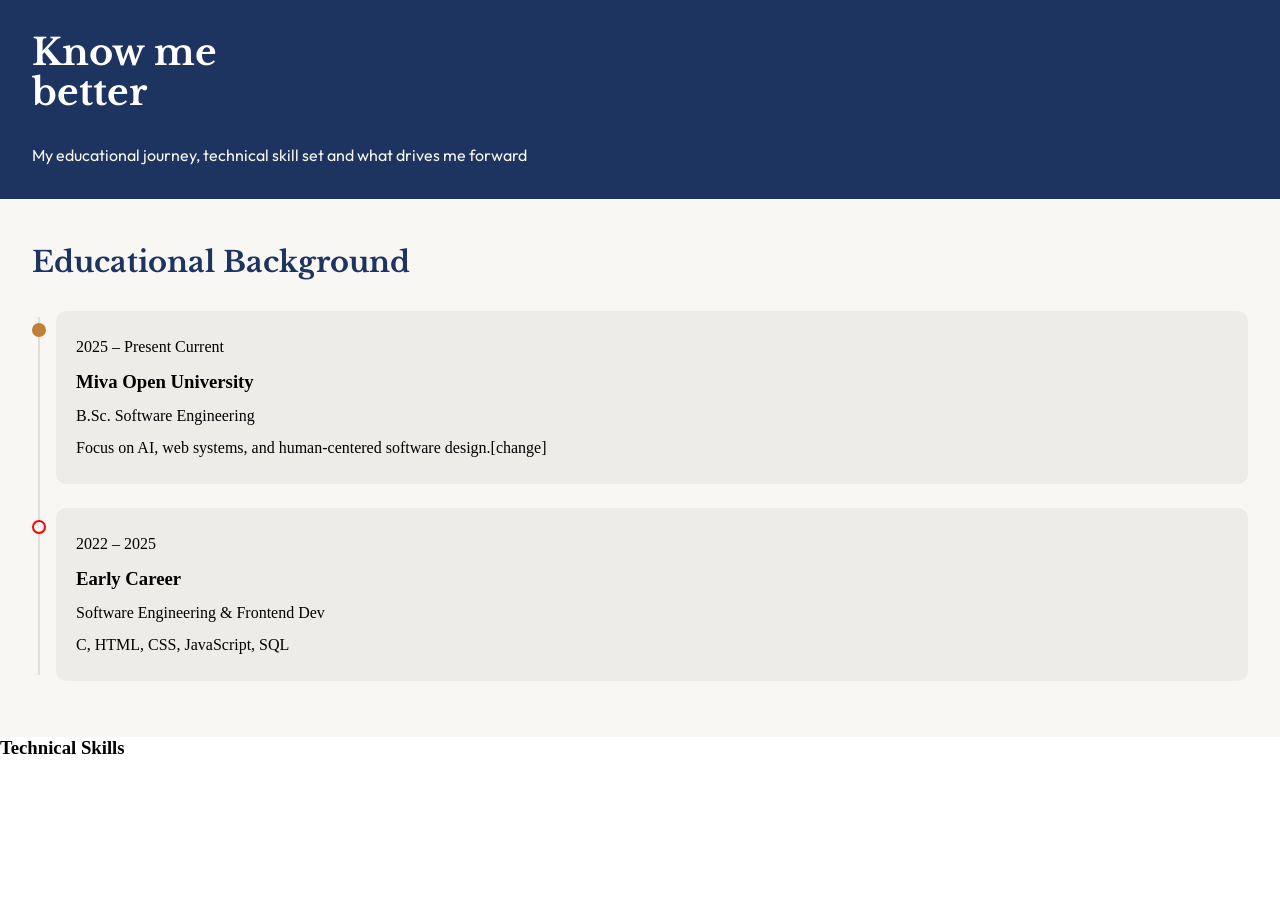
==== about.html @ 19cd56d9 "Start working on the about page" ====
<!DOCTYPE html>
<html lang="en">
<head>
  <meta charset="UTF-8">
  <meta name="viewport" content="width=device-width, initial-scale=1.0">
  <meta name="description" content="Portfolio of Samuel Shielu, a frontend developer and software engineering student showcasing projects and academic work.">
  <title>About Me | Portfolio</title>
  
  <link rel="stylesheet" href="styles.css">
  <link rel="stylesheet" href="https://cdn.jsdelivr.net/npm/boxicons@2.0.5/css/boxicons.min.css">
</head>
<body>
  <header></header>
  <main>
    <section class="welcome1">
      <div class="my_intro1">
        <h1>Know me better</h1>
        <p>My educational journey, technical skill set and what drives me forward</p>
      </div>
    </section>
    
    <section class="know_me">
      <div class="container">
        <div class="edu_bgrd">
          <h2>Educational Background</h2>
        </div>
        
        <ol class="timeline" aria-label="Education timeline">

          <li class="timeline_item is_current">
            <div class="timeline_dot" aria-hidden="true"></div>
            <div class="timeline_card">
              <div class="timeline_meta">
                <span class="mono">2025 &ndash; Present</span>
                <span class="tag tag-accent">Current</span>
              </div>
              <h3>Miva Open University</h3>
              <p class="timeline_sub">B.Sc. Software Engineering</p>
              <p>Focus on AI, web systems, and human-centered software design.[change]</p>
            </div>
          </li>
          
          <li class="timeline_item">
            <div class="timeline_dot" aria-hidden="true"></div>
            <div class="timeline_card">
              <div class="timeline_meta">
                <span class="mono">2022 &ndash; 2025</span>
              </div>
              <h3>Early Career</h3>
              <p>Software Engineering &amp; Frontend Dev</p>
              <p>C, HTML, CSS, JavaScript, SQL</p>
            </div>
          </li>
          
        </ol>
        

      </div>
    </section>
    
    <section class="my_skills">
      <div class="tech_skills">
        <h3>Technical Skills</h3>
      </div>
    </section>
  </main>
  
  <footer></footer>
  
</body>
</html>
---- styles.css ----
@import url('https://fonts.googleapis.com/css2?family=DM+Mono:ital,wght@0,300;0,400;0,500;1,300;1,400;1,500&family=Libre+Baskerville:ital,wght@0,400..700;1,400..700&family=Outfit:wght@100..900&display=swap');


* {
  margin: 0;
  padding: 0;
  box-sizing: border-box;
}


:root {
    /*=== COLORS ===*/
  --first-color: #F9F7F3;
  --second-color: #1D3461;
  --text-color: #C17F37;
  --white-head: #FFFFFF;
  --btn-color: #FFFFFF14;
  --body-color: #3D3D3D;
  --border-color: #E3DED4;
  --second-bg: #EEECE6;
  
   /*=== TOPOGRAPHY ===*/
  --body-font: "Outfit", sans-serif;
  --big-fonts-size: 2rem;
  --h2-font-size: 1.27rem;
  --normal-font-size: 0.938rem;
  --smaller-font-size: 0.75rem;
  
  --mg-2: 1rem;
  --mg-3: 1.5rem;
  --mg-4: 2rem;
  --mg-5: 2.5rem;
  --mg-6: 3rem;
}

/*==== HEADER SECTION ====*/
.header {
  max-width: 100%;
  height: auto;
  background-color: var(--first-color);
  padding: var(--mg-3);
}


.nav_grid {
  display: flex;
  justify-content: space-between;
  align-items: center;
  height: 3.125rem;
  
  position: fixed;
  top: 0;
  left: 0;
  right: 0;
  padding: 0 1rem;
  z-index: 1000;
  background-color: var(--white-head);
}


.logo_name a {
  font-family: "Libre Baskerville";
  font-weight: 700;
  font-size: var(--h2-font-size);
  color: var(--second-color);
  text-decoration: none;
}


.nav_bar {
  background: var(--first-color);
  display: flex;
  flex-direction: column;
  list-style: none;
  padding: 2rem;
  
  position: fixed;
  max-width: 20rem;
  width: 50%;
  height: 100%;
  top: 0;
  right: 0;
  /*transform: translateX(100%);
  transition: transition 0.3s ease;*/
}


.nav_bar li {
  font-family: "DM Mono", sans-serif;
  font-size: var(--mg-3);
  display: flex;
  margin: 1.25rem auto;
}


.nav_bar a {
  text-decoration: none;
  color: var(--second-color);
}


.hamburger {
  transform: scale(1.5);
}



/*==== WELCOME SECTION ====*/
.welcome, 
.welcome1 {
  background-color: var(--second-color);
  padding: var(--mg-4);
}

  
  
  
  
.my_intro h1, 
.my_intro1 h1 {
  font-family: "Libre Baskerville", sans-serif;
  font-size: 2.3rem;
  color: var(--white-head);
  max-width: 12rem;
  width: 100%;
  line-height: 1.1;
}


.my_intro span {
  font-family: "Libre Baskerville", sans-serif;
  font-style: italic;
  color: var(--text-color);
}


.my_intro p,
.my_intro1 p {
  font-family: var(--body-font);
  font-size: var(--mg-2);
  color: var(--first-color);
  line-height: 1.5rem;
  margin-top: 1.875rem;
}


.btn-wrapper { margin-top: 3.125rem; }

.button {
  font-family: var(--body-font);
  font-size: var(--normal-font-size);
  font-weight: 500;
  background-color: var(--btn-color);
  color: var(--white-head);
  padding: 0.8rem 1.5rem;
  border: 1px solid var(--first-color);
  border-radius: 0.4375rem;
  text-decoration: none;
}


.button:hover {
  background-color: var(--text-color);
  color: var(--second-color);
}


/*==== BIOGRAPHY SECTION ====*/
.img_frame {
  width: 100%;
  max-width: 15.625rem;
  aspect-ratio: 1;
  overflow: hidden;
  margin: 0 auto;
  border-radius: 50%;
  border: 1px solid var(--second-color);
}

.img_frame img {
  width: 100%;
  height: 100%;
  object-fit: cover;
  display: block;
}


.biography, 
.know_me {
  background-color: var(--first-color);
  padding: var(--mg-4);
}


.my_bio h2,
.edu_bgrd h2 {
  color: var(--second-color);
  line-height: 1.1;
  font-family: "Libre Baskerville";
}

.my_bio h2 {
  font-size: 1.5rem;
  margin-top: var(--mg-4);
}

.edu_bgrd h2 {
  font-size: 1.8rem;
  margin-top: var(--mg-2);
}
/*original code my_bio h2 {
  font-family: "Libre Baskerville", sans-serif;
  font-size: 1.5rem;
  color: var(--second-color);
  line-height: 1.1;
  margin-top: var(--mg-4);
}
.edu_bgrd h2 { 
  
  font-size: 1.8rem; 
  color: var(--second-color);
  margin-top: var(--mg-2);
  line-height: 1.1;
  font-family: "Libre Baskerville";
} */

.my_bio p {
  font-family: var(--body-font);
  font-size: var(--mg-2);
  color: var(--body-color);
  line-height: 1.5;
  margin: 1rem 0 1rem 0;
}


/*==== FOOTER SECTION ====*/
.pages {
  font-family: var(--body-font);
  background-color: var(--second-color);
  padding: var(--mg-4);
}


.my_footer h3 {
  font-family: "DM Mono", Outfit;
  text-transform: uppercase;
  font-size: var(--normal-font-size);
  color: var(--first-color);
  letter-spacing: 0.125rem;
}


.page_list {
  list-style-type: none;
  
  padding-left: 0;
  margin: 1.25rem 0 1.875rem 0;
  line-height: 1.8;
}


.page_list a { text-decoration: none; color: var(--first-color); }
.page_list a:hover {color: var(--text-color);}


.wrap_socials h4 {
  font-family: "DM Mono", Outfit;
  color: var(--text-color);
  text-transform: uppercase;
  letter-spacing: 0.06875rem;
}


.in_socials {
  display: flex;
  gap: 1rem;
}

.in_socials a {
  background-color: var(--btn-color);
  color: var(--first-color);
  height: clamp(2.5rem, 6vw, 3rem);
  width: clamp(2.5rem, 6vw, 3rem);
  font-size: clamp(1.2rem, 4vw, 1.4rem);
  margin-top: 0.9375rem;
  border-radius: 50%;
  text-decoration: none;
  
  display: flex;
  justify-content: center;
  align-items: center;
}


.in_socials a:hover{
  background-color: var(--text-color);
  color: var(--second-color);
}


.author {
  font-family: "DM Mono", Outfit;
  font-size: var(--normal-font-size);
  color: var(--first-color);
  text-align: center;
  margin-top: var(--mg-4);
}


/*==== ABOUT.HTML PAGE ====*/
/*.my_intro1 {
  color: var(--second-color);
}*/


/* ==== EDU BACKGROUND ==== */
.timeline {
  list-style: none;
  position: relative;
  padding-left: 1.5rem;
  margin-top: var(--mg-4);
}
.timeline::before {
  content: "";
  background-color: var(--border-color);
  position: absolute;
  top: 0.375rem;
  bottom: 0.375rem;
  left: 0.375rem;
  width: 0.125rem;
}


.timeline_item {
  position: relative;
  margin-bottom: 1.5rem;
}
.timeline_dot {
  background-color: var(--first-color);
  border: 2px solid red;
  position: absolute;
  top: 0.75rem;
  left: -1.5rem;
  height: 0.875rem;
  width: 0.875rem;
  border-radius: 50%;
}


.timeline_item.is_current .timeline_dot {
  background-color: var(--text-color);
  border-color: var(--text-color);
}
.timeline_card {
  background-color: var(--second-bg);
  padding: 20px;
  line-height: 2;
  border-radius: 10px;
}
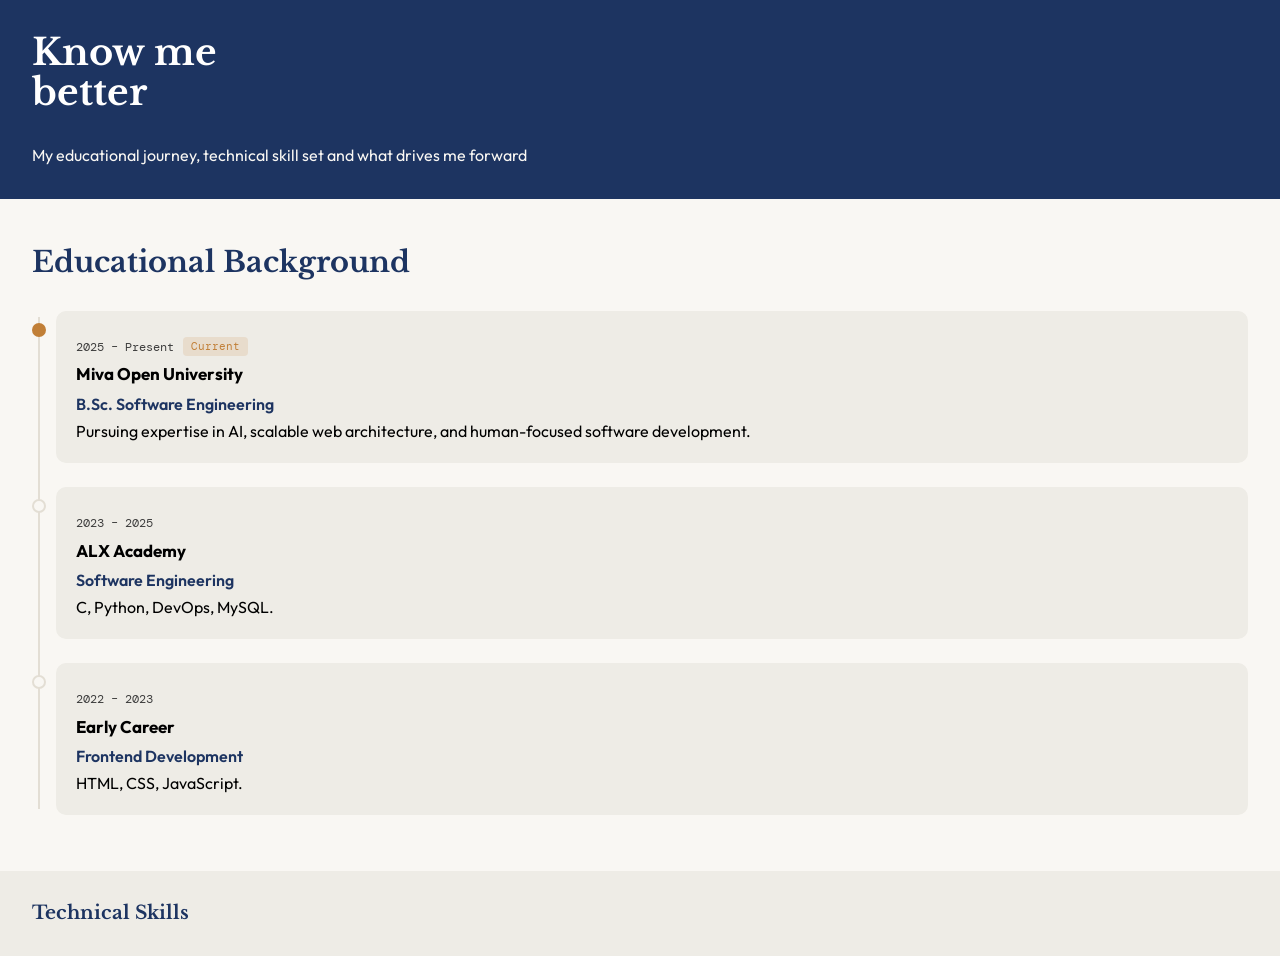
==== commit cd6395dc: "Style Educational Background in About page" ====
--- a/about.html
+++ b/about.html
@@ -21,10 +21,10 @@
     
     <section class="know_me">
       <div class="container">
-        <div class="edu_bgrd">
+        <div class="edu_bg">
           <h2>Educational Background</h2>
         </div>
-        
+
         <ol class="timeline" aria-label="Education timeline">
 
           <li class="timeline_item is_current">
@@ -36,7 +36,7 @@
               </div>
               <h3>Miva Open University</h3>
               <p class="timeline_sub">B.Sc. Software Engineering</p>
-              <p>Focus on AI, web systems, and human-centered software design.[change]</p>
+              <p>Pursuing expertise in AI, scalable web architecture, and human-focused software development.</p>
             </div>
           </li>
           
@@ -44,17 +44,28 @@
             <div class="timeline_dot" aria-hidden="true"></div>
             <div class="timeline_card">
               <div class="timeline_meta">
-                <span class="mono">2022 &ndash; 2025</span>
+                <span class="mono">2023 &ndash; 2025</span>
+              </div>
+              <h3>ALX Academy</h3>
+              <p class="timeline_sub">Software Engineering</p>
+              <p>C, Python, DevOps, MySQL.</p>
+            </div>
+          
+          
+          
+          <li class="timeline_item">
+            <div class="timeline_dot" aria-hidden="true"></div>
+            <div class="timeline_card">
+              <div class="timeline_meta">
+                <span class="mono">2022 &ndash; 2023</span>
               </div>
               <h3>Early Career</h3>
-              <p>Software Engineering &amp; Frontend Dev</p>
-              <p>C, HTML, CSS, JavaScript, SQL</p>
+              <p class="timeline_sub">Frontend Development</p>
+              <p>HTML, CSS, JavaScript.</p>
             </div>
           </li>
-          
+  
         </ol>
-        
-
       </div>
     </section>
     
--- a/styles.css
+++ b/styles.css
@@ -189,10 +189,13 @@
   background-color: var(--first-color);
   padding: var(--mg-4);
 }
+.my_skills { background: var(--second-bg); padding: var(--mg-4); }
+
 
 
 .my_bio h2,
-.edu_bgrd h2 {
+.edu_bg h2,
+.tech_skills h3 {
   color: var(--second-color);
   line-height: 1.1;
   font-family: "Libre Baskerville";
@@ -203,7 +206,7 @@
   margin-top: var(--mg-4);
 }
 
-.edu_bgrd h2 {
+.edu_bg h2 {
   font-size: 1.8rem;
   margin-top: var(--mg-2);
 }
@@ -251,7 +254,6 @@
 
 .page_list {
   list-style-type: none;
-  
   padding-left: 0;
   margin: 1.25rem 0 1.875rem 0;
   line-height: 1.8;
@@ -336,7 +338,7 @@
 }
 .timeline_dot {
   background-color: var(--first-color);
-  border: 2px solid red;
+  border: 2px solid var(--border-color);
   position: absolute;
   top: 0.75rem;
   left: -1.5rem;
@@ -352,7 +354,36 @@
 }
 .timeline_card {
   background-color: var(--second-bg);
+  font-family: var(--body-font);
   padding: 20px;
-  line-height: 2;
+  line-height: 1.8;
   border-radius: 10px;
 }
+
+.timeline_meta .mono {
+  font-family: "DM Mono", sans-serif;
+  font-size: var(--smaller-font-size);
+  color: var(--body-color);
+}
+.timeline_meta .tag {
+  background-color: rgba(193,127,55,0.15);
+  color: var(--text-color);
+  padding: 0.15rem 0.5rem;
+  border-radius: 0.25rem;
+  font-size: 0.7rem;
+  font-family: "DM Mono";
+  margin-left: 0.37rem;
+}
+
+
+.timeline_card h3 {
+  font-weight: 700;
+  font-size: 1.06rem;
+}
+
+
+.timeline_sub {
+  color: var(--second-color);
+  font-weight: 600;
+}
+.timeline_sub + p { line-height: 1.5; }
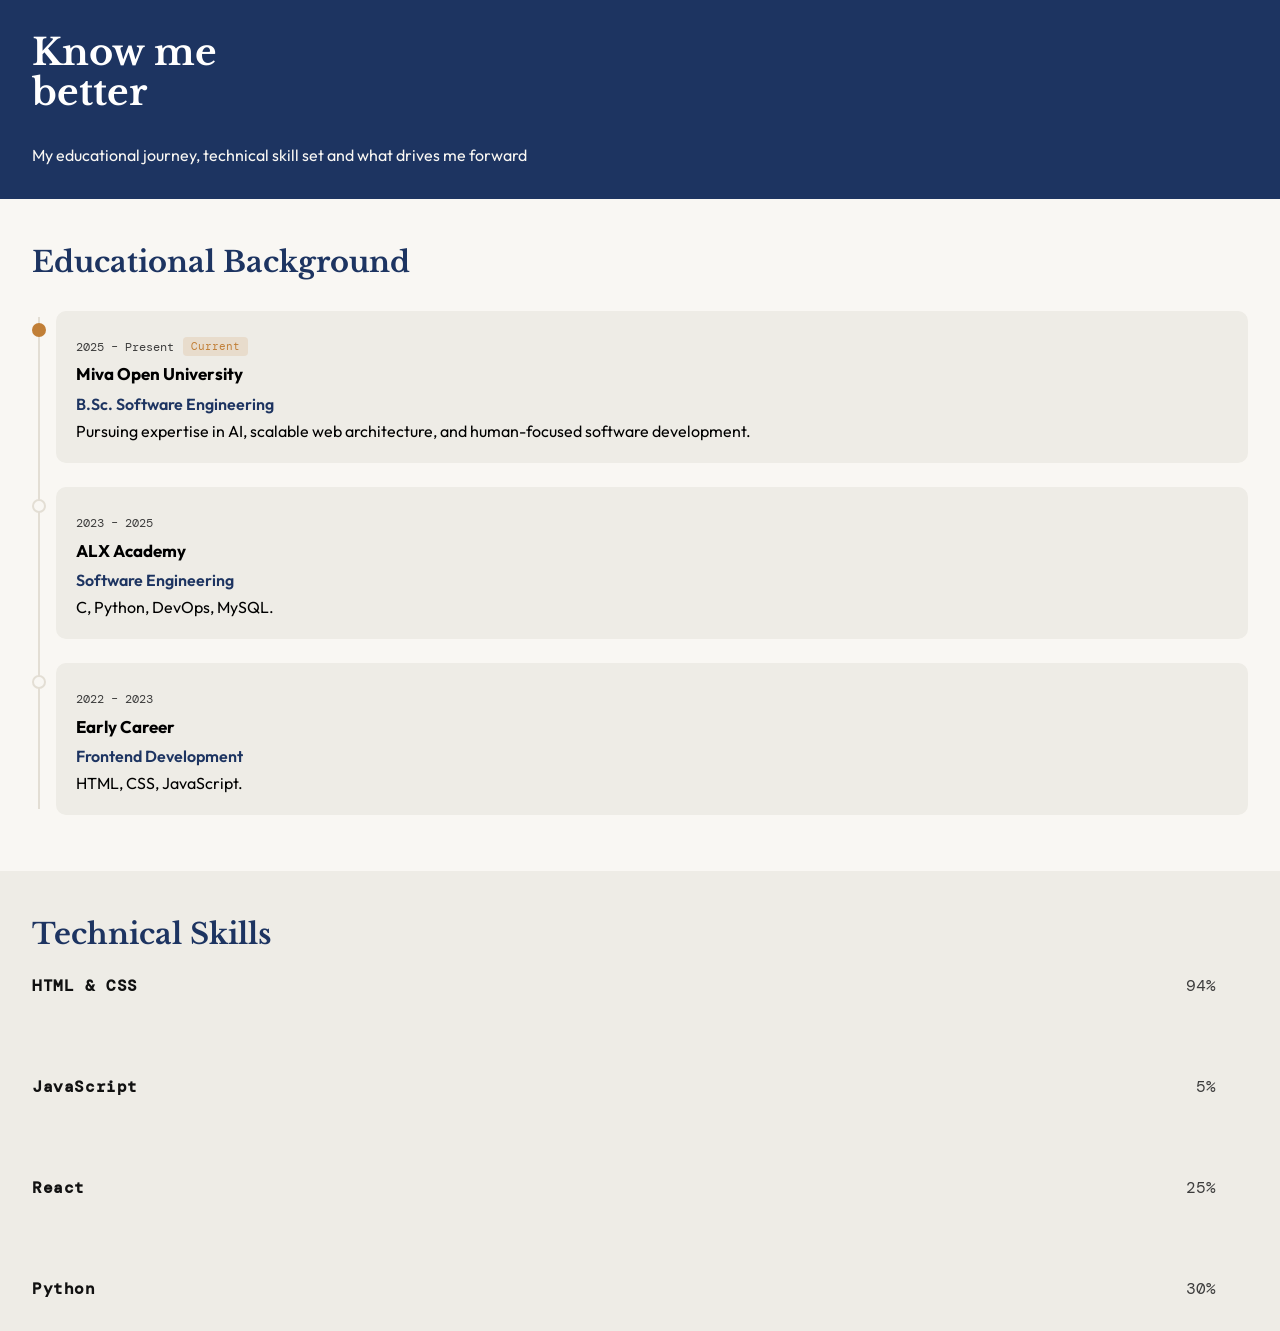
==== commit 51e4a31f: "Add the tags and styles for the skills section" ====
--- a/about.html
+++ b/about.html
@@ -73,6 +73,48 @@
       <div class="tech_skills">
         <h3>Technical Skills</h3>
       </div>
+      
+      <ul class="the_skills" aria-label="skills proficency">
+        <li class="skill">
+          <div class="skill_row">
+            <span class="skill_name">HTML &amp; CSS </span>
+            <span class="skill_pct">94%</span>
+
+            <div class="skill_prg"></div>
+            <div class="skill_fill" style="--pct:94%"></div>
+          </div>
+        </li>
+        
+        <li class="skill">
+          <div class="skill_row">
+            <span class="skill_name">JavaScript</span>
+            <span class="skill_pct">5%</span>
+            
+            <div class="skill_prg"></div>
+            <div class="skill_fill" style="--pct:5%"></div>
+          </div>
+        </li>
+        
+        <li class="skill">
+          <div class="skill_row">
+            <span class="skill_name">React</span>
+            <span class="skill_pct">25%</span>
+            
+            <div class="skill_prg"></div>
+            <div class="skill_fill" style="--pct:25%"></div>
+          </div>
+        </li>
+        
+        <li class="skill">
+          <div class="skill_row">
+            <span class="skill_name">Python</span>
+            <span class="skill_pct">30%</span>
+            
+            <div class="skill_prg"></div>
+            <div class="skill_fill" style="--pct:30%"></div>
+          </div>
+        </li>
+      </ul>
     </section>
   </main>
   
--- a/styles.css
+++ b/styles.css
@@ -206,7 +206,8 @@
   margin-top: var(--mg-4);
 }
 
-.edu_bg h2 {
+.edu_bg h2,
+.tech_skills h3 {
   font-size: 1.8rem;
   margin-top: var(--mg-2);
 }
@@ -309,12 +310,9 @@
 
 
 /*==== ABOUT.HTML PAGE ====*/
-/*.my_intro1 {
-  color: var(--second-color);
-}*/
-
-
-/* ==== EDU BACKGROUND ==== */
+/*.my_intro1 
+
+/*==== EDU BACKGROUND ====*/
 .timeline {
   list-style: none;
   position: relative;
@@ -387,3 +385,34 @@
   font-weight: 600;
 }
 .timeline_sub + p { line-height: 1.5; }
+
+
+/*==== TECH SKILLS ====*/
+.the_skills {
+  display: grid;
+  list-style: none;
+  gap: 5rem;
+  margin-top: var(--mg-3);
+}
+
+.skill_row {
+  display: flex;
+  justify-content: flex-start;
+  align-items: center;
+  gap: 1rem;
+}
+
+
+.skill_pct {
+  margin-left: auto;
+  font-family: "DM Mono";
+  color: var(--body-color);
+} 
+
+.skill_name {
+  color: #111;
+  font-weight: 600;
+  font-size: 1.24;
+  font-family: "DM Mono", sans-serif;
+  letter-spacing: 0.6px;
+}
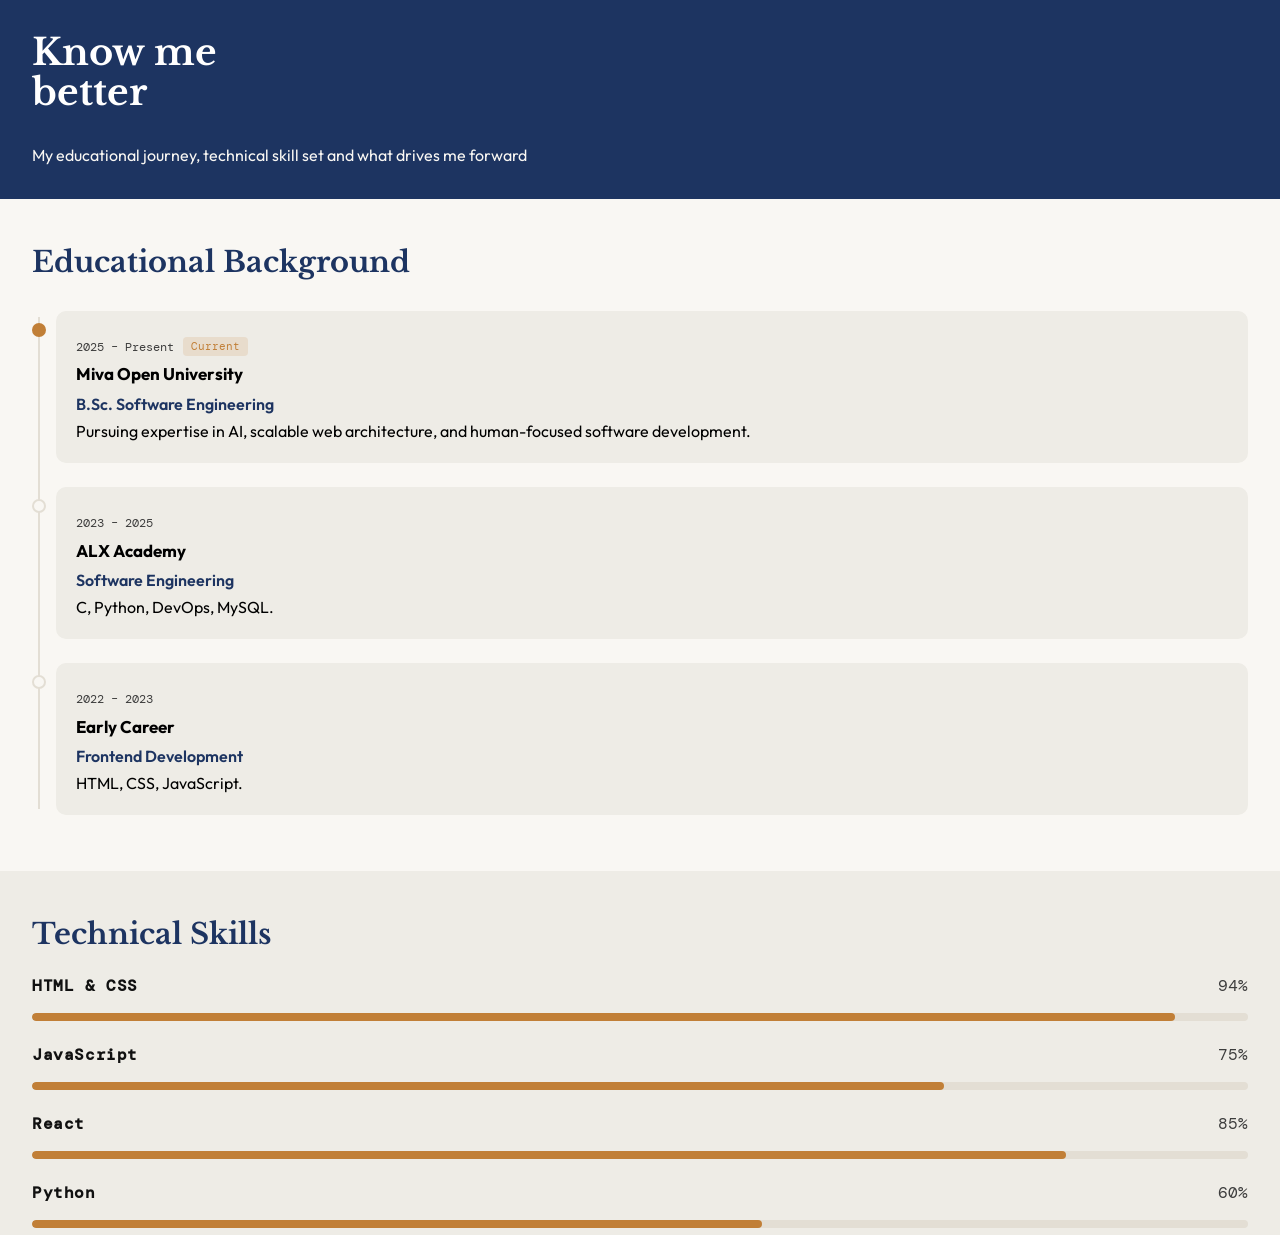
==== commit 67f255b9: "Style the progress bar for the technical skills" ====
--- a/about.html
+++ b/about.html
@@ -80,38 +80,48 @@
             <span class="skill_name">HTML &amp; CSS </span>
             <span class="skill_pct">94%</span>
 
-            <div class="skill_prg"></div>
-            <div class="skill_fill" style="--pct:94%"></div>
+            <div class="skill_prg">
+              <div class="skill_fill" style="--pct:94%"></div>
+            </div>
+            
+            
+            <!-- <div class="skill_prg">
+              <div class="skill_fill"style="--pct:94%"></div>
+            </div> -->
           </div>
         </li>
         
         <li class="skill">
           <div class="skill_row">
             <span class="skill_name">JavaScript</span>
-            <span class="skill_pct">5%</span>
+            <span class="skill_pct">75%</span>
             
-            <div class="skill_prg"></div>
-            <div class="skill_fill" style="--pct:5%"></div>
+            <div class="skill_prg">
+              <div class="skill_fill" style="--pct:75%"></div>
+            </div>
           </div>
         </li>
         
         <li class="skill">
           <div class="skill_row">
             <span class="skill_name">React</span>
-            <span class="skill_pct">25%</span>
+            <span class="skill_pct">85%</span>
             
-            <div class="skill_prg"></div>
-            <div class="skill_fill" style="--pct:25%"></div>
+            <div class="skill_prg">
+              <div class="skill_fill" style="--pct:85%"></div>
+            </div>
+            
           </div>
         </li>
         
         <li class="skill">
           <div class="skill_row">
             <span class="skill_name">Python</span>
-            <span class="skill_pct">30%</span>
+            <span class="skill_pct">60%</span>
             
-            <div class="skill_prg"></div>
-            <div class="skill_fill" style="--pct:30%"></div>
+            <div class="skill_prg">
+              <div class="skill_fill" style="--pct:60%"></div>
+            </div>
           </div>
         </li>
       </ul>
--- a/styles.css
+++ b/styles.css
@@ -391,7 +391,7 @@
 .the_skills {
   display: grid;
   list-style: none;
-  gap: 5rem;
+  gap: 3rem;
   margin-top: var(--mg-3);
 }
 
@@ -399,7 +399,8 @@
   display: flex;
   justify-content: flex-start;
   align-items: center;
-  gap: 1rem;
+  
+  position: relative;
 }
 
 
@@ -415,4 +416,25 @@
   font-size: 1.24;
   font-family: "DM Mono", sans-serif;
   letter-spacing: 0.6px;
-}+}
+
+
+
+.skill_prg {
+  background-color: var(--border-color);
+  height: 8px;
+  width: 100%;
+  overflow: hidden;
+  border-radius: 999px;
+  
+  position: absolute;
+  bottom: -25px;
+}
+
+
+.skill_fill {
+  background-color: var(--text-color);
+  width: var(--pct, 0%);
+  height: 100%;
+  border-radius: 999px;
+}
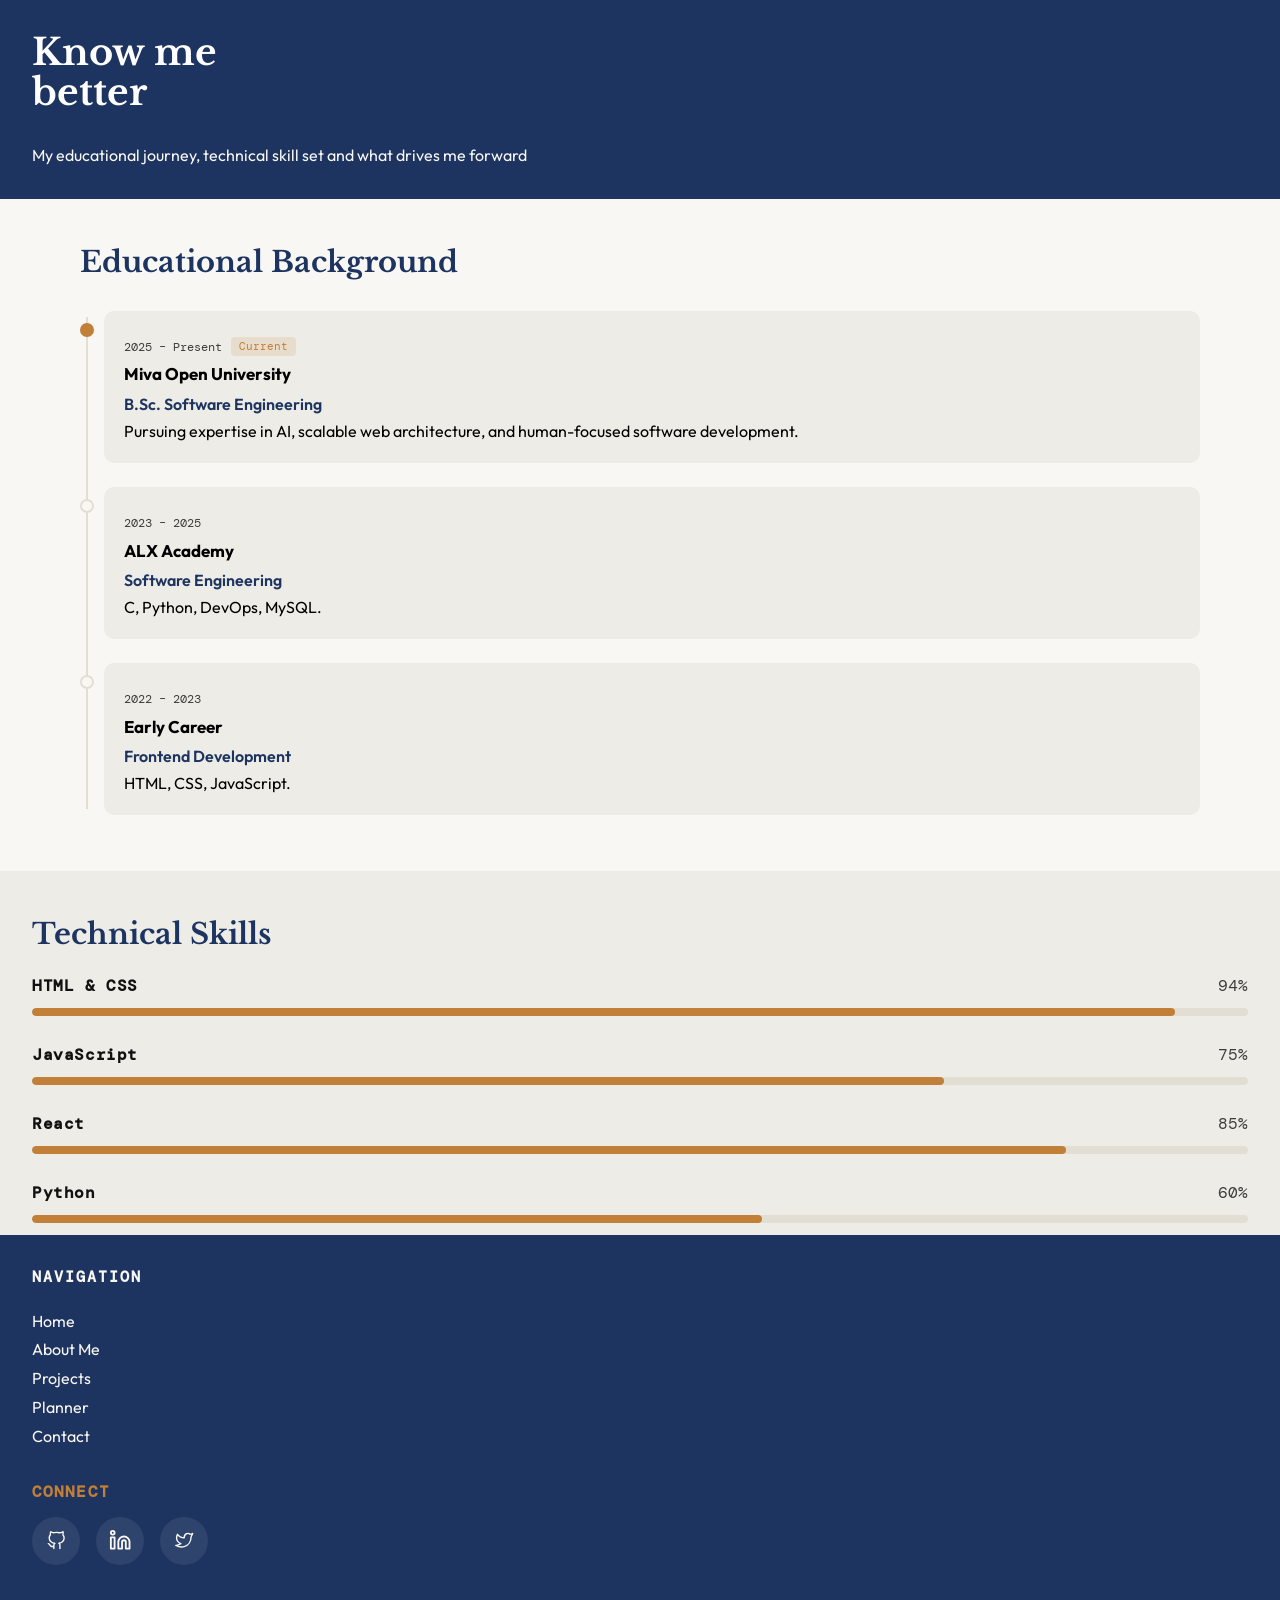
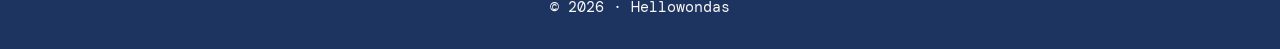
==== commit 94ac8491: "Add project cards layout to project page" ====
--- a/about.html
+++ b/about.html
@@ -83,11 +83,7 @@
             <div class="skill_prg">
               <div class="skill_fill" style="--pct:94%"></div>
             </div>
-            
-            
-            <!-- <div class="skill_prg">
-              <div class="skill_fill"style="--pct:94%"></div>
-            </div> -->
+
           </div>
         </li>
         
@@ -128,7 +124,55 @@
     </section>
   </main>
   
-  <footer></footer>
+  <footer class="pages">
+    <div class="my_footer">
+      <h3>Navigation</h3>
+      <ul class="page_list">
+        <li><a href="index.html">Home</a></li>
+          <li><a href="about.html">About Me</a></li>
+          <li><a href="projects.html">Projects</a></li>
+          <li><a href="planner.html">Planner</a></li>
+          <li><a href="contact.html">Contact</a></li>
+      </ul>
+    </div>
+
+    <div class="wrap_socials">
+      <h4>Connect</h4>
+      <div class="in_socials">
+        <a href="https://github.com/hellowondas" target="_blank" rel="noopener noreferrer" aria-label="Visit my github profile">
+
+        <svg aria-hidden="true" xmlns="http://www.w3.org/2000/svg" width="1em" height="1em" viewBox="0 0 24 24">
+	        <path d="M0 0h24v24H0z" fill="none" />
+	        <g fill="none" stroke="currentColor" stroke-linecap="round" stroke-linejoin="round" stroke-width="1.5">
+		      <path d="M3.5 15.668q.675.081 1 .618c.326.537 1.537 2.526 2.913 2.526H9.5m5.672-3.513q.823 1.078.823 1.936V21m-5.625-5.609q-.87.954-.869 1.813V21" />
+		      <path d="M15.172 15.299c1.202-.25 2.293-.682 3.14-1.316c1.448-1.084 2.188-2.758 2.188-4.411c0-1.16-.44-2.243-1.204-3.16c-.425-.511.819-3.872-.286-3.359c-1.105.514-2.725 1.198-3.574.947c-.909-.268-1.9-.416-2.936-.416c-.9 0-1.766.111-2.574.317c-1.174.298-2.296-.363-3.426-.848c-1.13-.484-.513 3.008-.849 3.422C4.921 7.38 4.5 8.44 4.5 9.572c0 1.653.895 3.327 2.343 4.41c.965.722 2.174 1.183 3.527 1.41" /></g>
+        </svg>
+      </a>
+      
+      <a href="https://linkedn.com" target="_blank" rel="noopener noreferrer" aria-label="visit my linkedn profile">
+
+        <svg aria-hidden="true" xmlns="http://www.w3.org/2000/svg" width="1em" height="1em" viewBox="0 0 24 24">
+	      <path d="M0 0h24v24H0z" fill="none" />
+	      <g fill="none" stroke="currentColor" stroke-linecap="round" stroke-linejoin="round" stroke-width="2">
+		    <circle cx="4" cy="4" r="2" />
+		    <path d="M2 9h4v12H2Zm20 12h-4v-7a2 2 0 0 0-4 0v7h-4v-7a6 6 0 0 1 12 0Z" /></g>
+        </svg>
+      </a>
+
+      <a href="https://twitter.com" target="_blank" rel="noopener noreferrer" aria-label="Visit my twitter profile">
+
+        <svg aria-hidden="true" xmlns="http://www.w3.org/2000/svg" width="1em" height="1em" viewBox="0 0 24 24">
+	      <path d="M0 0h24v24H0z" fill="none" />
+	      <path fill="none" stroke="currentColor" stroke-linecap="round" stroke-linejoin="round" stroke-width="1.5" d="M21 4.85c-.9.443-1.782.623-2.7.896c-1.009-1.145-2.505-1.208-3.942-.667C12.427 5.806 12 7.529 12 9.364c-2.92.075-5.521-1.262-7.2-3.618c0 0-3.764 6.723 3.6 9.95c-1.685 1.127-3.365 1.888-5.4 1.808c2.977 1.631 6.222 2.192 9.03 1.372c4.63-1.351 7.36-5.722 7.334-10.397c0-.225 1.359-2.506 1.636-3.629" />
+        </svg>
+      </a>
+      </div>
+    </div>
+    
+    <div class="author">
+      <span> &copy; 2026 &middot Hellowondas</span>
+    </div>
+  </footer>
   
 </body>
 </html>
--- a/styles.css
+++ b/styles.css
@@ -211,21 +211,7 @@
   font-size: 1.8rem;
   margin-top: var(--mg-2);
 }
-/*original code my_bio h2 {
-  font-family: "Libre Baskerville", sans-serif;
-  font-size: 1.5rem;
-  color: var(--second-color);
-  line-height: 1.1;
-  margin-top: var(--mg-4);
-}
-.edu_bgrd h2 { 
-  
-  font-size: 1.8rem; 
-  color: var(--second-color);
-  margin-top: var(--mg-2);
-  line-height: 1.1;
-  font-family: "Libre Baskerville";
-} */
+
 
 .my_bio p {
   font-family: var(--body-font);
@@ -310,7 +296,6 @@
 
 
 /*==== ABOUT.HTML PAGE ====*/
-/*.my_intro1 
 
 /*==== EDU BACKGROUND ====*/
 .timeline {
@@ -419,7 +404,6 @@
 }
 
 
-
 .skill_prg {
   background-color: var(--border-color);
   height: 8px;
@@ -428,7 +412,7 @@
   border-radius: 999px;
   
   position: absolute;
-  bottom: -25px;
+  bottom: -20px;
 }
 
 
@@ -438,3 +422,59 @@
   height: 100%;
   border-radius: 999px;
 }
+
+
+/*==== MAIN SECTION ====*/
+/* (Projects, contact pages) */
+
+.ss_work {
+  background-color: var(--second-color);
+  padding: var(--mg-5) var(--mg-4);
+}
+
+
+.ss_work h1 {
+  font-family: "Libre Baskerville", sans-serif;
+  color: var(--white-head);
+  font-size: 2.3rem;
+  line-height: 1.1;
+}
+
+
+.ss_work p {
+  font-family: "Outfit";
+  color: var(--first-color);
+  margin-top: var(--mg-4);
+  max-width: 46ch;
+}
+
+
+/*==== THE PROJECT SECTION ====*/
+.the_projects {
+  background: var(--first-color);
+  padding: var(--mg-5) var(--mg-4); 
+}
+
+
+.container {
+  width: 100%;
+  max-width: 1120px;
+  margin-inline: auto;
+}
+
+
+.proj_grid {
+  display: grid;
+  grid-template-columns: 1fr;
+  gap: 1.3rem;
+}
+
+
+.proj_card {
+  background-color: var(--white-head);
+  border-radius: 15px;
+  display: flex;
+  flex-direction: column;
+  border: 2px solid var(--border-color);
+  overflow: hidden;
+}
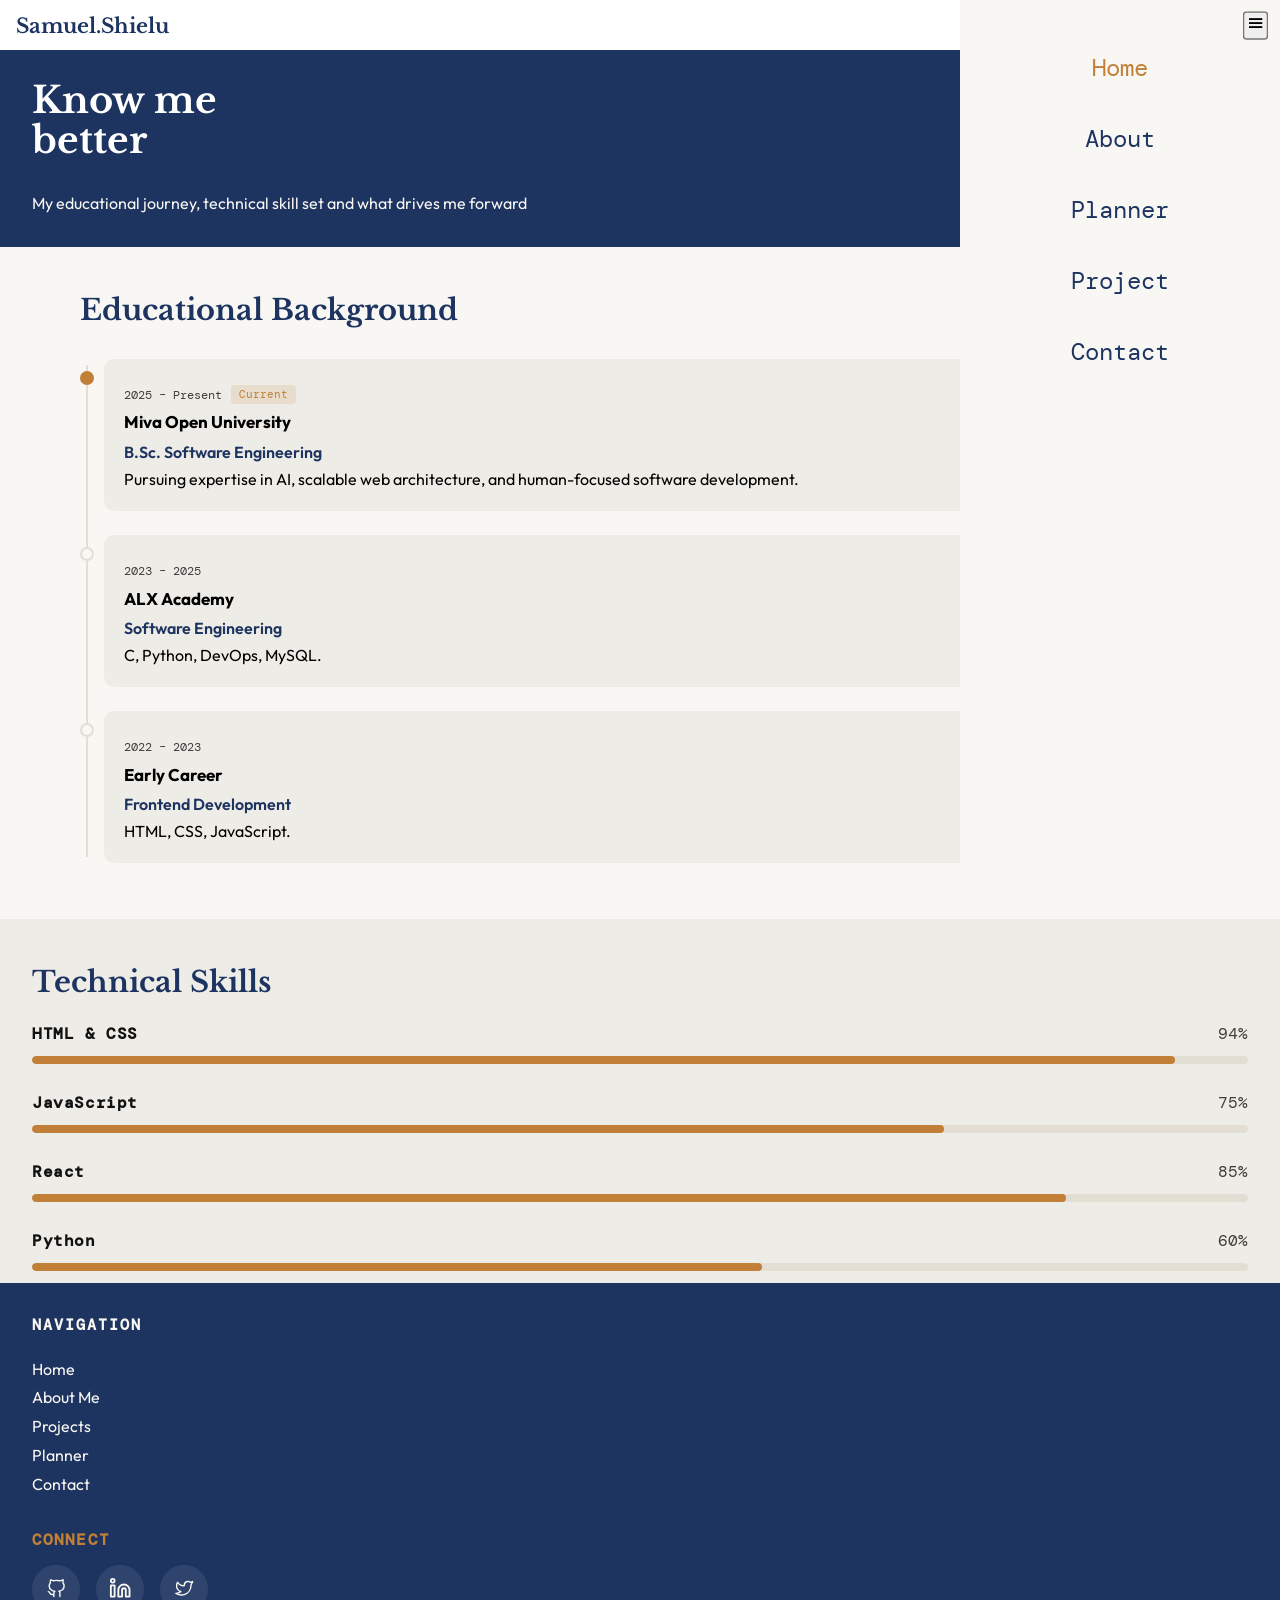
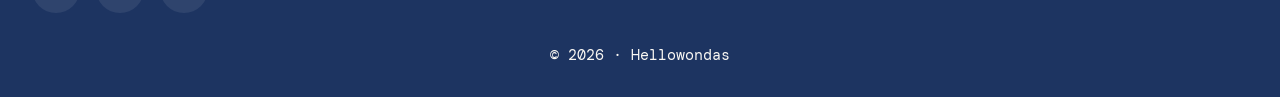
==== commit 8ebda99f: "Add header and footer to the other pages using a simple javascript and html" ====
--- a/about.html
+++ b/about.html
@@ -10,7 +10,16 @@
   <link rel="stylesheet" href="https://cdn.jsdelivr.net/npm/boxicons@2.0.5/css/boxicons.min.css">
 </head>
 <body>
-  <header></header>
+  <div id="header-container"></div>
+  <script>
+    //For Header
+    fetch('./assets/header.html')
+      .then(response => response.text())
+      .then(data => {
+        document.getElementById('header-container').innerHTML = data;
+      });
+  </script>
+
   <main>
     <section class="welcome1">
       <div class="my_intro1">
@@ -124,55 +133,14 @@
     </section>
   </main>
   
-  <footer class="pages">
-    <div class="my_footer">
-      <h3>Navigation</h3>
-      <ul class="page_list">
-        <li><a href="index.html">Home</a></li>
-          <li><a href="about.html">About Me</a></li>
-          <li><a href="projects.html">Projects</a></li>
-          <li><a href="planner.html">Planner</a></li>
-          <li><a href="contact.html">Contact</a></li>
-      </ul>
-    </div>
-
-    <div class="wrap_socials">
-      <h4>Connect</h4>
-      <div class="in_socials">
-        <a href="https://github.com/hellowondas" target="_blank" rel="noopener noreferrer" aria-label="Visit my github profile">
-
-        <svg aria-hidden="true" xmlns="http://www.w3.org/2000/svg" width="1em" height="1em" viewBox="0 0 24 24">
-	        <path d="M0 0h24v24H0z" fill="none" />
-	        <g fill="none" stroke="currentColor" stroke-linecap="round" stroke-linejoin="round" stroke-width="1.5">
-		      <path d="M3.5 15.668q.675.081 1 .618c.326.537 1.537 2.526 2.913 2.526H9.5m5.672-3.513q.823 1.078.823 1.936V21m-5.625-5.609q-.87.954-.869 1.813V21" />
-		      <path d="M15.172 15.299c1.202-.25 2.293-.682 3.14-1.316c1.448-1.084 2.188-2.758 2.188-4.411c0-1.16-.44-2.243-1.204-3.16c-.425-.511.819-3.872-.286-3.359c-1.105.514-2.725 1.198-3.574.947c-.909-.268-1.9-.416-2.936-.416c-.9 0-1.766.111-2.574.317c-1.174.298-2.296-.363-3.426-.848c-1.13-.484-.513 3.008-.849 3.422C4.921 7.38 4.5 8.44 4.5 9.572c0 1.653.895 3.327 2.343 4.41c.965.722 2.174 1.183 3.527 1.41" /></g>
-        </svg>
-      </a>
-      
-      <a href="https://linkedn.com" target="_blank" rel="noopener noreferrer" aria-label="visit my linkedn profile">
-
-        <svg aria-hidden="true" xmlns="http://www.w3.org/2000/svg" width="1em" height="1em" viewBox="0 0 24 24">
-	      <path d="M0 0h24v24H0z" fill="none" />
-	      <g fill="none" stroke="currentColor" stroke-linecap="round" stroke-linejoin="round" stroke-width="2">
-		    <circle cx="4" cy="4" r="2" />
-		    <path d="M2 9h4v12H2Zm20 12h-4v-7a2 2 0 0 0-4 0v7h-4v-7a6 6 0 0 1 12 0Z" /></g>
-        </svg>
-      </a>
-
-      <a href="https://twitter.com" target="_blank" rel="noopener noreferrer" aria-label="Visit my twitter profile">
-
-        <svg aria-hidden="true" xmlns="http://www.w3.org/2000/svg" width="1em" height="1em" viewBox="0 0 24 24">
-	      <path d="M0 0h24v24H0z" fill="none" />
-	      <path fill="none" stroke="currentColor" stroke-linecap="round" stroke-linejoin="round" stroke-width="1.5" d="M21 4.85c-.9.443-1.782.623-2.7.896c-1.009-1.145-2.505-1.208-3.942-.667C12.427 5.806 12 7.529 12 9.364c-2.92.075-5.521-1.262-7.2-3.618c0 0-3.764 6.723 3.6 9.95c-1.685 1.127-3.365 1.888-5.4 1.808c2.977 1.631 6.222 2.192 9.03 1.372c4.63-1.351 7.36-5.722 7.334-10.397c0-.225 1.359-2.506 1.636-3.629" />
-        </svg>
-      </a>
-      </div>
-    </div>
-    
-    <div class="author">
-      <span> &copy; 2026 &middot Hellowondas</span>
-    </div>
-  </footer>
-  
+  <div id="footer-container"></div>
+  <script>
+    //For Footer
+    fetch('./assets/footer.html')
+      .then(response => response.text())
+      .then(data => {
+        document.getElementById('footer-container').innerHTML = data;
+      });
+  </script>
 </body>
 </html>
--- a/styles.css
+++ b/styles.css
@@ -76,8 +76,8 @@
   
   position: fixed;
   max-width: 20rem;
-  width: 50%;
-  height: 100%;
+  width: 75%;
+  height: 100%; /* ask */
   top: 0;
   right: 0;
   /*transform: translateX(100%);
@@ -85,6 +85,50 @@
 }
 
 
+
+/*
+
+nav_bar {
+  background: var(--first-color);
+  display: flex;
+  flex-direction: column;
+  list-style: none;
+  padding: 4rem 2rem 2rem;
+
+  position: fixed;
+  max-width: 320px;
+  width: 75%;
+  height: 100vh;
+  top: 0;
+  right: 0;
+  transform: translateX(100%);
+  transition: transform 0.3s ease;
+  box-shadow: -10px 0 30px rgba(0,0,0,0.08);
+}
+.nav_bar.is-open { transform: translateX(0); }
+
+.nav_bar li {
+  font-family: var(--mono-font);
+  font-size: var(--mg-3);
+  display: flex;
+  margin: 20px auto;
+}
+.nav_bar a {
+  text-decoration: none;
+  color: var(--second-color);
+}
+.nav_bar a.is-active { color: var(--text-color); }
+
+
+*/
+
+
+
+
+
+
+
+
 .nav_bar li {
   font-family: "DM Mono", sans-serif;
   font-size: var(--mg-3);
@@ -99,10 +143,12 @@
 }
 
 
+.nav_bar a.is-active { color: var(--text-color); }
+
+
 .hamburger {
   transform: scale(1.5);
 }
-
 
 
 /*==== WELCOME SECTION ====*/
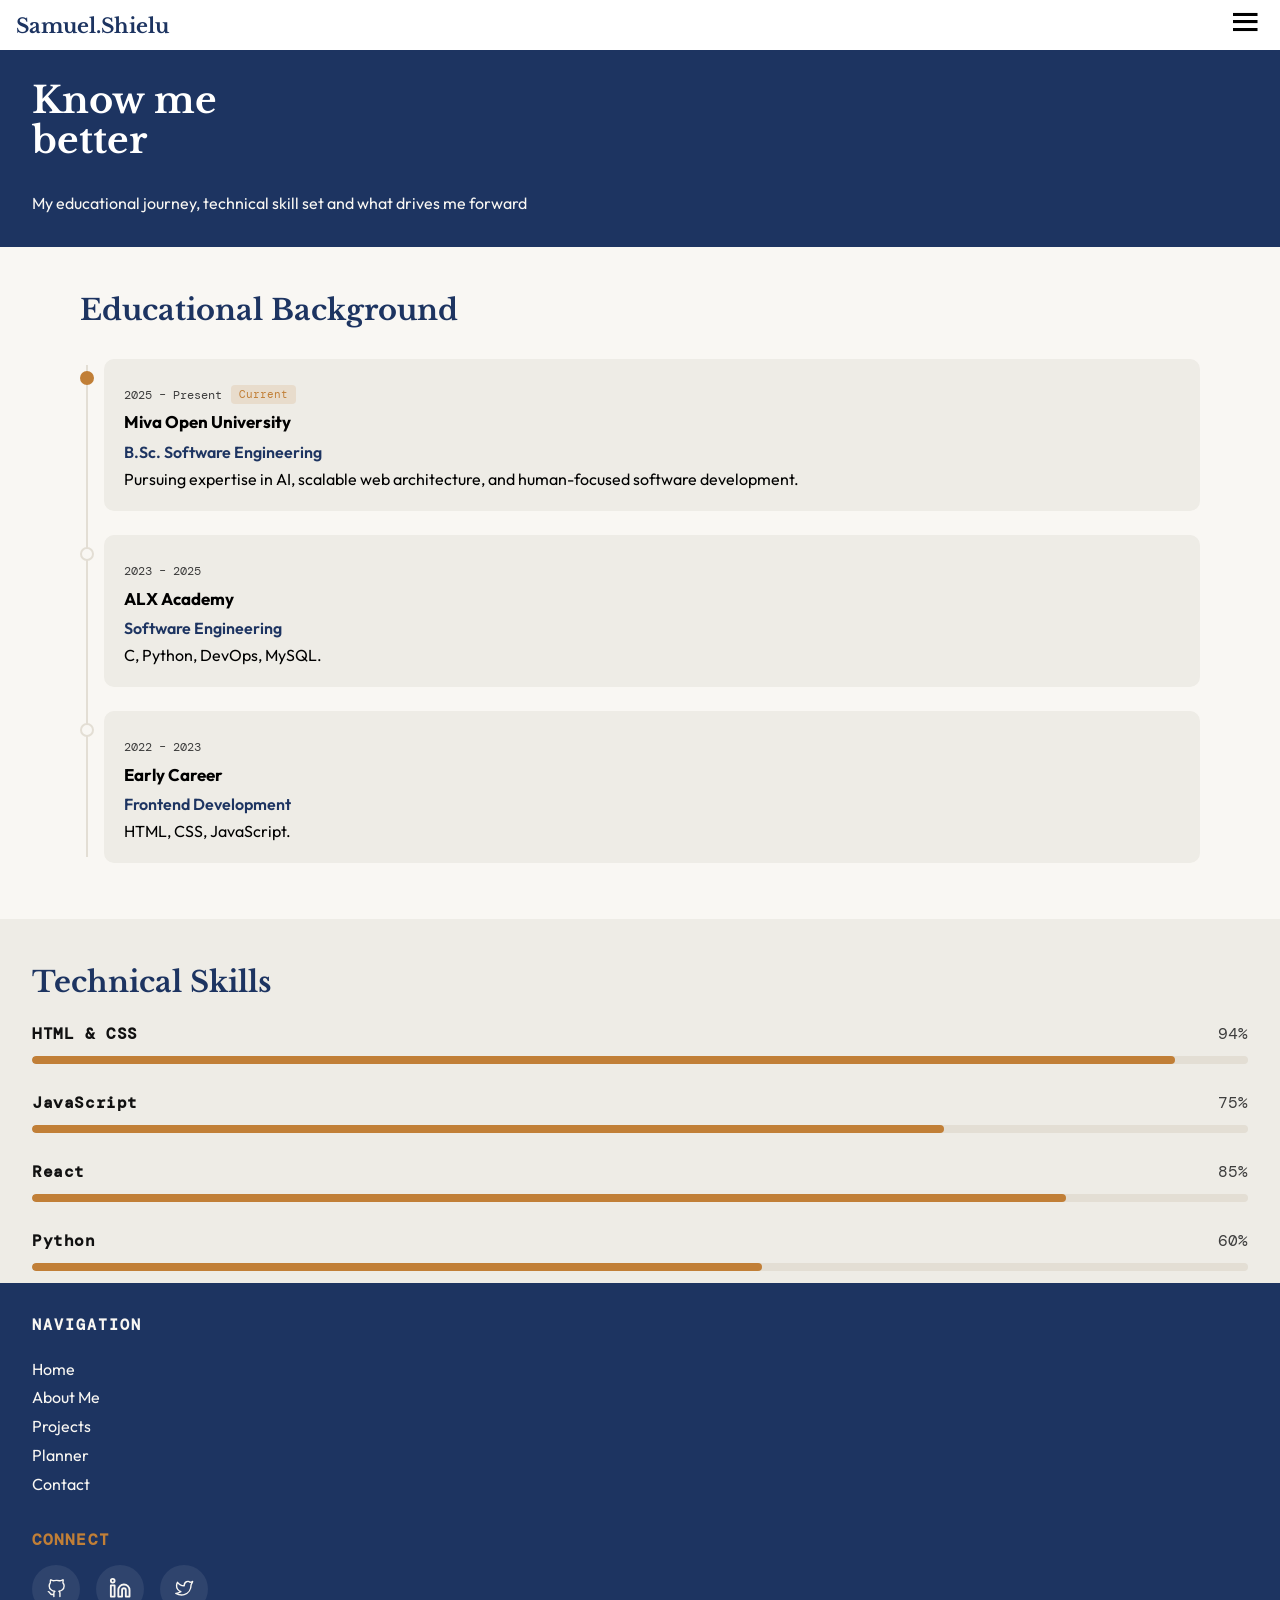
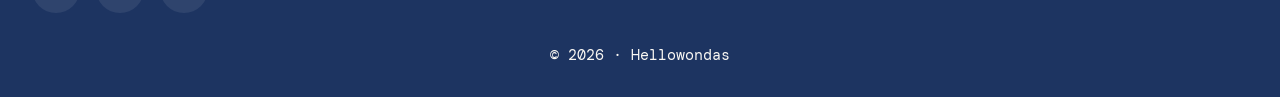
==== commit 8d8bb09f: "Write JavaScript code for the navigation menu" ====
--- a/about.html
+++ b/about.html
@@ -12,14 +12,13 @@
 <body>
   <div id="header-container"></div>
   <script>
-    //For Header
+    // For Header
     fetch('./assets/header.html')
       .then(response => response.text())
       .then(data => {
         document.getElementById('header-container').innerHTML = data;
       });
   </script>
-
   <main>
     <section class="welcome1">
       <div class="my_intro1">
@@ -27,7 +26,7 @@
         <p>My educational journey, technical skill set and what drives me forward</p>
       </div>
     </section>
-    
+ 
     <section class="know_me">
       <div class="container">
         <div class="edu_bg">
@@ -48,7 +47,7 @@
               <p>Pursuing expertise in AI, scalable web architecture, and human-focused software development.</p>
             </div>
           </li>
-          
+
           <li class="timeline_item">
             <div class="timeline_dot" aria-hidden="true"></div>
             <div class="timeline_card">
@@ -59,8 +58,6 @@
               <p class="timeline_sub">Software Engineering</p>
               <p>C, Python, DevOps, MySQL.</p>
             </div>
-          
-          
           
           <li class="timeline_item">
             <div class="timeline_dot" aria-hidden="true"></div>
@@ -73,16 +70,15 @@
               <p>HTML, CSS, JavaScript.</p>
             </div>
           </li>
-  
         </ol>
       </div>
     </section>
-    
+
     <section class="my_skills">
       <div class="tech_skills">
         <h3>Technical Skills</h3>
       </div>
-      
+
       <ul class="the_skills" aria-label="skills proficency">
         <li class="skill">
           <div class="skill_row">
@@ -92,38 +88,36 @@
             <div class="skill_prg">
               <div class="skill_fill" style="--pct:94%"></div>
             </div>
-
           </div>
         </li>
-        
+
         <li class="skill">
           <div class="skill_row">
             <span class="skill_name">JavaScript</span>
             <span class="skill_pct">75%</span>
-            
+
             <div class="skill_prg">
               <div class="skill_fill" style="--pct:75%"></div>
             </div>
           </div>
         </li>
-        
+
         <li class="skill">
           <div class="skill_row">
             <span class="skill_name">React</span>
             <span class="skill_pct">85%</span>
-            
+
             <div class="skill_prg">
               <div class="skill_fill" style="--pct:85%"></div>
             </div>
-            
           </div>
         </li>
-        
+
         <li class="skill">
           <div class="skill_row">
             <span class="skill_name">Python</span>
             <span class="skill_pct">60%</span>
-            
+
             <div class="skill_prg">
               <div class="skill_fill" style="--pct:60%"></div>
             </div>
@@ -132,15 +126,17 @@
       </ul>
     </section>
   </main>
-  
   <div id="footer-container"></div>
   <script>
-    //For Footer
+    // For Footer
     fetch('./assets/footer.html')
       .then(response => response.text())
       .then(data => {
         document.getElementById('footer-container').innerHTML = data;
+        /* call function from main.js after header loads */
+        initApp();
       });
   </script>
+  <script src="./assets/main.js"></script>
 </body>
-</html>+</html>
--- a/styles.css
+++ b/styles.css
@@ -68,7 +68,7 @@
 
 
 .nav_bar {
-  background: var(--first-color);
+  background: var(--white-head);
   display: flex;
   flex-direction: column;
   list-style: none;
@@ -80,54 +80,11 @@
   height: 100%; /* ask */
   top: 0;
   right: 0;
-  /*transform: translateX(100%);
-  transition: transition 0.3s ease;*/
-}
-
-
-
-/*
-
-nav_bar {
-  background: var(--first-color);
-  display: flex;
-  flex-direction: column;
-  list-style: none;
-  padding: 4rem 2rem 2rem;
-
-  position: fixed;
-  max-width: 320px;
-  width: 75%;
-  height: 100vh;
-  top: 0;
-  right: 0;
   transform: translateX(100%);
-  transition: transform 0.3s ease;
-  box-shadow: -10px 0 30px rgba(0,0,0,0.08);
-}
-.nav_bar.is-open { transform: translateX(0); }
-
-.nav_bar li {
-  font-family: var(--mono-font);
-  font-size: var(--mg-3);
-  display: flex;
-  margin: 20px auto;
-}
-.nav_bar a {
-  text-decoration: none;
-  color: var(--second-color);
-}
-.nav_bar a.is-active { color: var(--text-color); }
-
-
-*/
-
-
-
-
-
-
-
+  transition: transition 0.3s ease;
+}
+
+.nav_bar.opened { transform: translateX(0); }
 
 .nav_bar li {
   font-family: "DM Mono", sans-serif;
@@ -147,9 +104,11 @@
 
 
 .hamburger {
-  transform: scale(1.5);
-}
-
+  font-size: 2.3rem;
+  border: none;
+  background: var(--white-head);
+  z-index: 10;
+}
 
 /*==== WELCOME SECTION ====*/
 .welcome, 
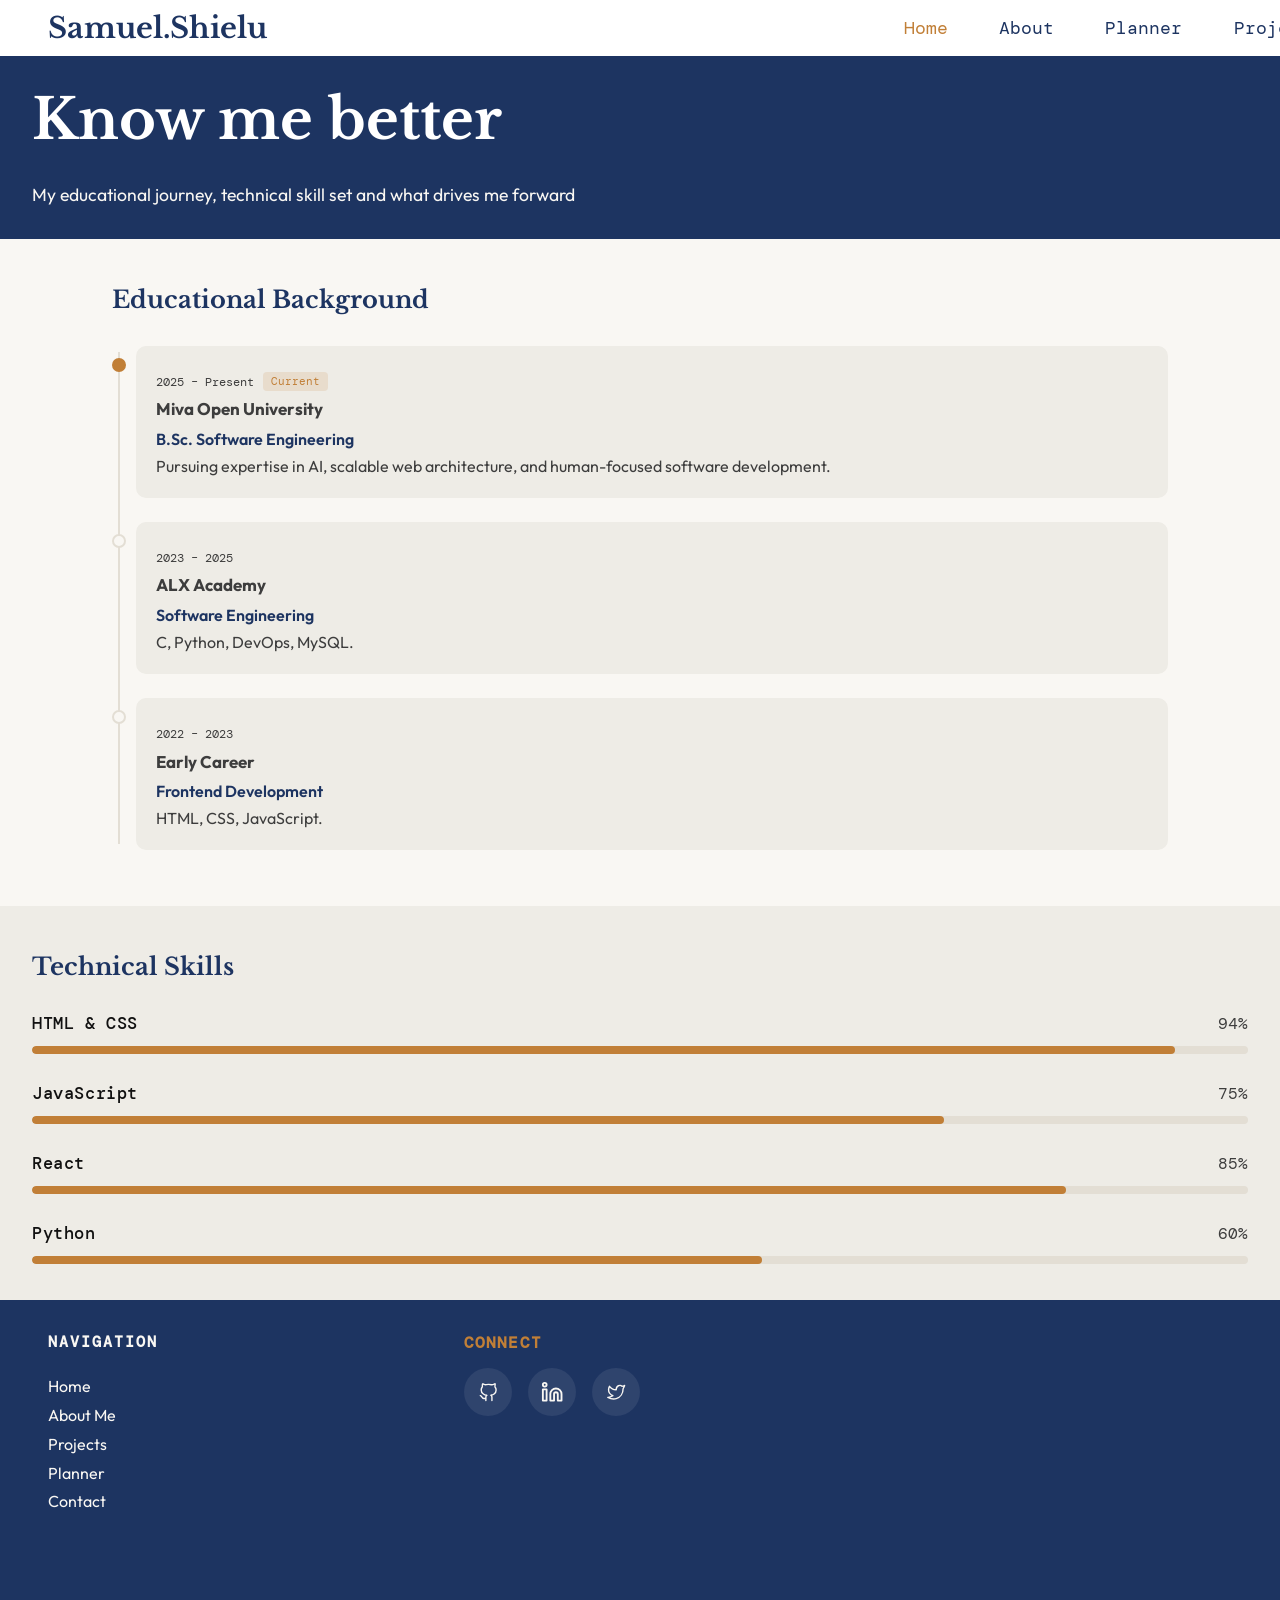
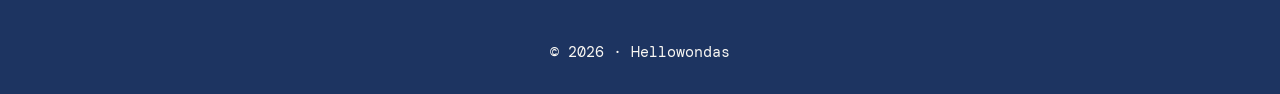
==== commit e0f88fa5: "Clean up the codes" ====
--- a/about.html
+++ b/about.html
@@ -4,7 +4,7 @@
   <meta charset="UTF-8">
   <meta name="viewport" content="width=device-width, initial-scale=1.0">
   <meta name="description" content="Portfolio of Samuel Shielu, a frontend developer and software engineering student showcasing projects and academic work.">
-  <title>About Me | Portfolio</title>
+  <title>About Me | Sam's Portfolio</title>
   
   <link rel="stylesheet" href="styles.css">
   <link rel="stylesheet" href="https://cdn.jsdelivr.net/npm/boxicons@2.0.5/css/boxicons.min.css">
--- a/styles.css
+++ b/styles.css
@@ -1,4 +1,4 @@
-@import url('https://fonts.googleapis.com/css2?family=DM+Mono:ital,wght@0,300;0,400;0,500;1,300;1,400;1,500&family=Libre+Baskerville:ital,wght@0,400..700;1,400..700&family=Outfit:wght@100..900&display=swap');
+@import url('https://fonts.googleapis.com/css2?family=DM+Mono:wght@400;500&family=Libre+Baskerville:ital,wght@0,700;1,400&family=Outfit:wght@400;500;600;700&display=swap');
 
 
 * {
@@ -7,9 +7,8 @@
   box-sizing: border-box;
 }
 
-
 :root {
-    /*=== COLORS ===*/
+  /*=== COLORS ===*/
   --first-color: #F9F7F3;
   --second-color: #1D3461;
   --text-color: #C17F37;
@@ -19,7 +18,7 @@
   --border-color: #E3DED4;
   --second-bg: #EEECE6;
   
-   /*=== TOPOGRAPHY ===*/
+  /*=== TOPOGRAPHY ===*/
   --body-font: "Outfit", sans-serif;
   --big-fonts-size: 2rem;
   --h2-font-size: 1.27rem;
@@ -33,6 +32,44 @@
   --mg-6: 3rem;
 }
 
+html { scroll-behavior: smooth; }
+
+body {
+  font-family: var(--body-font);
+  color: var(--body-color);
+  background: var(--first-color);
+  padding-top: 3.125rem;
+  margin: 0;
+}
+
+
+.container {
+  width: 100%;
+  max-width: 70rem;
+  margin-inline: auto;
+  padding: 0 1rem;
+}
+
+
+.visually-hidden {
+  position: absolute !important;
+  width: 1px; height: 1px;
+  padding: 0; margin: -1px;
+  overflow: hidden; clip: rect(0,0,0,0);
+  white-space: nowrap; border: 0;
+}
+
+
+a { color: inherit; }
+a:focus-visible,
+button:focus-visible,
+input:focus-visible,
+textarea:focus-visible {
+  outline: 2px solid var(--text-color);
+  outline-offset: 2px;
+}
+
+
 /*==== HEADER SECTION ====*/
 .header {
   max-width: 100%;
@@ -77,12 +114,13 @@
   position: fixed;
   max-width: 20rem;
   width: 75%;
-  height: 100%; /* ask */
+  height: 100%;
   top: 0;
   right: 0;
   transform: translateX(100%);
-  transition: transition 0.3s ease;
-}
+  transition: transform 0.3s ease;
+}
+
 
 .nav_bar.opened { transform: translateX(0); }
 
@@ -98,8 +136,6 @@
   text-decoration: none;
   color: var(--second-color);
 }
-
-
 .nav_bar a.is-active { color: var(--text-color); }
 
 
@@ -107,20 +143,20 @@
   font-size: 2.3rem;
   border: none;
   background: var(--white-head);
+  cursor: pointer;
   z-index: 10;
 }
+
 
 /*==== WELCOME SECTION ====*/
 .welcome, 
 .welcome1 {
   background-color: var(--second-color);
   padding: var(--mg-4);
-}
-
-  
-  
-  
-  
+  margin-top: -3.125rem;
+}
+
+
 .my_intro h1, 
 .my_intro1 h1 {
   font-family: "Libre Baskerville", sans-serif;
@@ -150,7 +186,6 @@
 
 
 .btn-wrapper { margin-top: 3.125rem; }
-
 .button {
   font-family: var(--body-font);
   font-size: var(--normal-font-size);
@@ -161,6 +196,8 @@
   border: 1px solid var(--first-color);
   border-radius: 0.4375rem;
   text-decoration: none;
+  cursor: pointer;
+  display: inline-block;
 }
 
 
@@ -171,6 +208,20 @@
 
 
 /*==== BIOGRAPHY SECTION ====*/
+.biography, 
+.know_me {
+  background-color: var(--first-color);
+  padding: var(--mg-4);
+}
+
+
+.biography {
+  display: flex;
+  flex-direction: column;
+  gap: 2rem;
+}
+
+
 .img_frame {
   width: 100%;
   max-width: 15.625rem;
@@ -181,6 +232,7 @@
   border: 1px solid var(--second-color);
 }
 
+
 .img_frame img {
   width: 100%;
   height: 100%;
@@ -189,13 +241,10 @@
 }
 
 
-.biography, 
-.know_me {
-  background-color: var(--first-color);
-  padding: var(--mg-4);
-}
-.my_skills { background: var(--second-bg); padding: var(--mg-4); }
-
+.my_skills { 
+  background: var(--second-bg); 
+  padding: 2rem;
+}
 
 
 .my_bio h2,
@@ -203,19 +252,24 @@
 .tech_skills h3 {
   color: var(--second-color);
   line-height: 1.1;
-  font-family: "Libre Baskerville";
-}
+  font-family: "Libre Baskerville", sans-serif;
+}
+
 
 .my_bio h2 {
   font-size: 1.5rem;
   margin-top: var(--mg-4);
 }
 
+
 .edu_bg h2,
 .tech_skills h3 {
-  font-size: 1.8rem;
+  font-size: 1.5rem;
   margin-top: var(--mg-2);
 }
+
+
+.tech_skills h3 { margin-bottom: 2rem; }
 
 
 .my_bio p {
@@ -223,7 +277,7 @@
   font-size: var(--mg-2);
   color: var(--body-color);
   line-height: 1.5;
-  margin: 1rem 0 1rem 0;
+  margin: 1rem 0;
 }
 
 
@@ -232,6 +286,10 @@
   font-family: var(--body-font);
   background-color: var(--second-color);
   padding: var(--mg-4);
+
+  display: grid;
+  grid-template-columns: 1fr;
+  gap: 2rem;
 }
 
 
@@ -252,8 +310,12 @@
 }
 
 
-.page_list a { text-decoration: none; color: var(--first-color); }
-.page_list a:hover {color: var(--text-color);}
+.page_list a { 
+  text-decoration: none; 
+  color: var(--first-color); 
+}
+
+.page_list a:hover { color: var(--text-color); }
 
 
 .wrap_socials h4 {
@@ -268,7 +330,6 @@
   display: flex;
   gap: 1rem;
 }
-
 .in_socials a {
   background-color: var(--btn-color);
   color: var(--first-color);
@@ -278,14 +339,11 @@
   margin-top: 0.9375rem;
   border-radius: 50%;
   text-decoration: none;
-  
   display: flex;
   justify-content: center;
   align-items: center;
 }
-
-
-.in_socials a:hover{
+.in_socials a:hover {
   background-color: var(--text-color);
   color: var(--second-color);
 }
@@ -297,18 +355,19 @@
   color: var(--first-color);
   text-align: center;
   margin-top: var(--mg-4);
+  grid-column: 1 / -1;
 }
 
 
 /*==== ABOUT.HTML PAGE ====*/
-
-/*==== EDU BACKGROUND ====*/
 .timeline {
   list-style: none;
   position: relative;
   padding-left: 1.5rem;
   margin-top: var(--mg-4);
 }
+
+
 .timeline::before {
   content: "";
   background-color: var(--border-color);
@@ -324,6 +383,8 @@
   position: relative;
   margin-bottom: 1.5rem;
 }
+
+
 .timeline_dot {
   background-color: var(--first-color);
   border: 2px solid var(--border-color);
@@ -340,84 +401,87 @@
   background-color: var(--text-color);
   border-color: var(--text-color);
 }
+
+
 .timeline_card {
   background-color: var(--second-bg);
   font-family: var(--body-font);
-  padding: 20px;
+  padding: 1.25rem;
   line-height: 1.8;
-  border-radius: 10px;
-}
+  border-radius: 0.625rem;
+}
+
 
 .timeline_meta .mono {
   font-family: "DM Mono", sans-serif;
   font-size: var(--smaller-font-size);
   color: var(--body-color);
 }
+
+
 .timeline_meta .tag {
   background-color: rgba(193,127,55,0.15);
   color: var(--text-color);
   padding: 0.15rem 0.5rem;
   border-radius: 0.25rem;
   font-size: 0.7rem;
-  font-family: "DM Mono";
+  font-family: "DM Mono", sans-serif;
   margin-left: 0.37rem;
 }
-
-
 .timeline_card h3 {
   font-weight: 700;
   font-size: 1.06rem;
 }
-
-
 .timeline_sub {
   color: var(--second-color);
   font-weight: 600;
 }
+
 .timeline_sub + p { line-height: 1.5; }
 
 
 /*==== TECH SKILLS ====*/
 .the_skills {
-  display: grid;
+  display: flex;
+  flex-direction: column;
+  gap: 2.8rem;
   list-style: none;
-  gap: 3rem;
-  margin-top: var(--mg-3);
-}
+  margin-bottom: 1.5rem;
+}
+
 
 .skill_row {
   display: flex;
   justify-content: flex-start;
   align-items: center;
-  
   position: relative;
 }
 
 
 .skill_pct {
   margin-left: auto;
-  font-family: "DM Mono";
+  font-family: "DM Mono", sans-serif;
   color: var(--body-color);
 } 
 
+
 .skill_name {
   color: #111;
-  font-weight: 600;
-  font-size: 1.24;
+  font-weight: 500;
+  font-size: 1.0625rem;
   font-family: "DM Mono", sans-serif;
-  letter-spacing: 0.6px;
+  letter-spacing: 0.0375rem;
 }
 
 
 .skill_prg {
   background-color: var(--border-color);
-  height: 8px;
+  height: 0.5rem;
   width: 100%;
   overflow: hidden;
   border-radius: 999px;
-  
   position: absolute;
-  bottom: -20px;
+  bottom: -1.25rem;
 }
 
 
@@ -430,11 +494,11 @@
 
 
 /*==== MAIN SECTION ====*/
-/* (Projects, contact pages) */
-
 .ss_work {
   background-color: var(--second-color);
   padding: var(--mg-5) var(--mg-4);
+  
+  margin-top: -3.125rem;
 }
 
 
@@ -454,17 +518,10 @@
 }
 
 
-/*==== THE PROJECT SECTION ====*/
-.the_projects {
+/*==== PROJECT SECTION ====*/
+.sect {
   background: var(--first-color);
   padding: var(--mg-5) var(--mg-4); 
-}
-
-
-.container {
-  width: 100%;
-  max-width: 1120px;
-  margin-inline: auto;
 }
 
 
@@ -477,9 +534,535 @@
 
 .proj_card {
   background-color: var(--white-head);
-  border-radius: 15px;
+  border-radius: 0.9375rem;
   display: flex;
   flex-direction: column;
-  border: 2px solid var(--border-color);
+  border: 1px solid var(--border-color);
   overflow: hidden;
-}+}
+
+
+.project_img {
+  background-color: var(--second-color);
+  color: var(--text-color);
+  display: flex;
+  justify-content: center;
+  align-items: center;
+  font-size: 3rem;
+  aspect-ratio: 16/9;
+}
+
+
+.project_info {
+  padding: 1.2rem;
+  display: flex;
+  flex-direction: column;
+  gap: 1rem;
+}
+
+
+.project_info h3 {
+  color: var(--second-color);
+  font-family: "Libre Baskerville", sans-serif;
+  font-size: 1.3rem;
+}
+
+
+.project_info p { 
+  font-family: "Outfit", sans-serif; 
+  color: var(--body-color); 
+}
+
+
+.link_btn { 
+  text-decoration: none; 
+  color: var(--body-color); 
+}
+
+
+/*==== CONTACT ====*/
+.contact_info h2 {
+  color: var(--second-color);
+  font-family: "Libre Baskerville", sans-serif;
+  margin-bottom: 1.2rem;
+  font-size: 1.4rem;
+}
+
+
+.contact_grid {
+  display: flex;
+  flex-direction: column;
+  gap: 1.8rem;
+}
+
+
+.info_card {
+  display: flex;
+  align-items: center;
+  margin-bottom: 0.9rem;
+  background: var(--second-bg);
+  padding: 1.2rem;
+  border-radius: 0.75rem;
+  text-decoration: none;
+}
+
+
+.info_body {
+  display: flex;
+  flex-direction: column;
+  justify-content: center;
+  gap: 0.4rem;
+}
+
+
+.info_label {
+  color: var(--body-color);
+  font-family: "DM Mono", sans-serif;
+  font-size: 0.7rem;
+  letter-spacing: 0.06em;
+}
+
+
+.info_value { 
+  color: #111; 
+  font-family: "Outfit", sans-serif;
+  font-weight: 500;
+  font-size: 1rem;
+}
+
+
+.contact_form {
+  background-color: var(--white-head);
+  border-radius: 0.75rem;
+  padding: 1.5rem;
+  border: 1px solid var(--border-color);
+}
+
+
+.contact_form h2 {
+  color: var(--second-color);
+  font-family: "Libre Baskerville", sans-serif;
+  font-size: 1.4rem;
+}
+
+
+.contact_form .field {
+  border-radius: 0.75rem;
+  display: flex;
+  flex-direction: column;
+  margin-top: 1rem;
+}
+
+
+.field label {
+  color: var(--body-color);
+  font-family: "DM Mono", sans-serif;
+  font-size: 0.7rem;
+  letter-spacing: 0.06em;
+}
+
+
+.field input,
+.field textarea {
+  margin-top: 0.4rem;
+  background-color: var(--first-color);
+  padding: 0.7rem 0.9rem;
+  border: 1px solid var(--border-color);
+  border-radius: 0.5rem;
+  color: var(--body-color);
+  font-size: 1.1rem;
+}
+
+
+.field textarea { 
+  resize: vertical; 
+  min-height: 7.5rem; 
+}
+
+
+textarea::placeholder { font-size: 0.8rem; }
+
+
+.field input:focus,
+.field textarea:focus { 
+  border: 2px solid var(--text-color); 
+  outline: none; 
+}
+
+
+.contact_form .button,
+.planner_form .button {
+  font-family: var(--body-font);
+  font-size: var(--normal-font-size);
+  font-weight: 500;
+  background-color: var(--second-color);
+  color: var(--white-head);
+  padding: 0.8rem 1.8rem;
+  border: 1px solid var(--first-color);
+  border-radius: 0.4375rem;
+  text-decoration: none;
+  margin-top: 0.7rem;
+  cursor: pointer;
+}
+
+
+.contact_form .button:hover,
+.planner_form .button:hover {
+  background-color: var(--text-color);
+  color: var(--second-color);
+}
+
+
+/*==== PLANNER ====*/
+.planner_form {
+  display: flex;
+  flex-direction: column;
+  font-family: "Outfit", sans-serif;
+  gap: 0.9rem;
+}
+
+
+.planner_card {
+  background-color: var(--white-head);
+  border: 1px solid var(--border-color);
+  box-shadow: 0 6px 20px rgba(29,52,97,0.06);
+  border-radius: 0.75rem;
+  padding: 1.5rem;
+}
+
+
+.input {
+  padding: 0.7rem 0.8rem;
+  background-color: var(--first-color);
+  border-radius: 0.5rem;
+  border: 1px solid var(--border-color);
+  font-size: 1rem;
+  color: var(--body-color);
+}
+
+
+.input::placeholder { font-size: 0.9rem; }
+.input:focus { 
+  border: 2px solid var(--text-color); 
+  outline: none; 
+}
+
+
+.button span { letter-spacing: 0.09rem; }
+
+
+.planner_toolbar {
+  display: flex;
+  justify-content: flex-start;
+  align-items: center;
+  gap: 0.7rem;
+  margin: 1rem 0;
+  flex-wrap: wrap;
+}
+
+
+.planner_toolbar .chip {
+  font-family: "DM Mono", sans-serif;
+  font-size: 0.7rem;
+  background-color: var(--first-color);
+  border: 1px solid var(--border-color);
+  padding: 0.5rem 0.7rem;
+  border-radius: 1rem;
+  cursor: pointer;
+}
+
+
+.chip.is-active {
+  background-color: var(--second-color);
+  color: var(--white-head);
+  border-color: var(--second-color);
+}
+
+
+.task_list {
+  list-style: none;
+  display: grid;
+  gap: 0.6rem;
+}
+
+
+.task {
+  background-color: var(--first-color);
+  border: 1px solid var(--border-color);
+  padding: 0.75rem 0.9rem;
+  border-radius: 0.625rem;
+  display: flex;
+  align-items: center;
+  gap: 1rem;
+}
+
+
+.task input[type="checkbox"] {
+  width: 1.25rem; 
+  height: 1.25rem;
+  cursor: pointer;
+  flex-shrink: 0;
+}
+
+
+.task_text { 
+  flex: 1; 
+  word-break: break-word; 
+}
+
+
+.task.is-done .task_text { 
+  text-decoration: line-through; 
+  color: var(--body-color); 
+  opacity: 0.6; 
+}
+
+
+.task_del {
+  background: transparent;
+  border: 0;
+  color: var(--body-color);
+  cursor: pointer;
+  font-size: 1.25rem;
+  padding: 0.25rem;
+  border-radius: 0.375rem;
+}
+
+
+.task_del:hover { 
+  color: red; 
+  background: rgba(178,34,34,0.08); 
+}
+
+
+.empty_state {
+  text-align: center;
+  color: var(--body-color);
+  opacity: 0.7;
+  padding: 1rem 0;
+  font-style: italic;
+}
+
+
+.planner_footer {
+  display: flex;
+  justify-content: space-between;
+  align-items: center;
+  margin-top: 1rem;
+  padding-top: 1rem;
+  border-top: 1px solid var(--border-color);
+  flex-wrap: wrap;
+  gap: 0.5rem;
+}
+
+
+.clr_btn {
+  background-color: var(--second-color);
+  border: 1px solid var(--second-color);
+  color: var(--white-head);
+  font-family: "DM Mono", sans-serif;
+  font-size: 0.7rem;
+  cursor: pointer;
+  padding: 0.6rem 0.4rem;
+  border-radius: 0.5rem;
+}
+
+.link_btn.muted { color: var(--body-color); }
+
+
+/* ===== TABLET (768px - 1024px) ===== */
+@media (min-width: 768px) {
+ .logo_name {
+    flex-shrink: 0;
+  }
+  
+  
+  .nav_grid { 
+    padding: 0 2rem;
+    gap: 0.5rem;
+  }
+
+  .hamburger { 
+    display: none; 
+  }
+  
+  .nav_bar {
+    position: static;
+    transform: none;
+    flex-direction: row;
+    background: transparent;
+    height: auto;
+    width: auto;
+    padding: 0;
+    box-shadow: none;
+    margin-right: 2.5rem;
+    gap: 1.2rem;
+  }
+
+  .nav_bar li { 
+    margin: 0;
+    font-size: 1rem;
+  }
+
+  .welcome, .biography, .sect, .ss_work, .pages { 
+    padding-left: 3rem; 
+    padding-right: 3rem; 
+  }
+
+  .my_intro h1, .my_intro1 h1 {
+    font-size: 2.8rem;
+    max-width: 100%;
+  }
+
+  .biography {
+    flex-direction: row;
+    align-items: center;
+    gap: 3rem;
+  }
+
+  .img_frame {
+    max-width: 250px;
+    flex-shrink: 0;
+  }
+
+  .proj_grid {
+    grid-template-columns: repeat(2, 1fr);
+  }
+
+  .contact_grid {
+    flex-direction: row;
+    gap: 3rem;
+  }
+
+  .contact_info {
+    flex: 1;
+  }
+
+  .contact_form {
+    flex: 1;
+  }
+
+  .pages {
+    grid-template-columns: repeat(2, 1fr);
+    gap: 3rem;
+  }
+
+  .author {
+    grid-column: 1 / -1;
+  }
+
+  .planner_toolbar {
+    gap: 1rem;
+  }
+}
+
+/* ===== DESKTOP (1024px+) ===== */
+@media (min-width: 1024px) {
+  body {
+    padding-top: 3.5rem;
+  }
+
+  .container {
+    padding: 0 2rem;
+  }
+
+  .nav_grid {
+    padding: 0 3rem;
+    height: 3.5rem;
+  }
+
+  .logo_name a {
+    font-size: 1.8rem;
+  }
+
+  .nav_bar li {
+    font-size: 1rem;
+  }
+
+  .nav_bar li {
+    font-size: 1.1rem;
+    margin: 0 0 0 2rem;
+  }
+
+  .welcome, .ss_work {
+    padding: 4rem 3rem;
+  }
+
+  .my_intro h1, .my_intro1 h1 {
+    font-size: 3.5rem;
+    max-width: 100%;
+    line-height: 1.2;
+  }
+
+  .my_intro p, .my_intro1 p {
+    font-size: 1.1rem;
+    max-width: 60ch;
+  }
+
+  .biography {
+    flex-direction: row;
+    align-items: flex-start;
+    gap: 4rem;
+  }
+
+  .img_frame {
+    max-width: 18.75rem;
+    min-width: 18.75rem;
+  }
+
+  .my_bio h2 {
+    font-size: 2rem;
+  }
+
+  .proj_grid {
+    grid-template-columns: repeat(3, 1fr);
+    gap: 2rem;
+  }
+
+  .project_img {
+    font-size: 4rem;
+  }
+
+  .contact_grid {
+    flex-direction: row;
+    gap: 4rem;
+  }
+
+  .contact_info {
+    flex: 1;
+  }
+
+  .contact_form {
+    flex: 1;
+  }
+
+  .pages {
+    grid-template-columns: repeat(3, 1fr);
+    gap: 4rem;
+  }
+
+  .planner_card {
+    max-width: 56.25rem;
+    margin: 0 auto;
+  }
+
+  .the_skills {
+    gap: 3rem;
+  }
+}
+
+
+/* ===== LARGE DESKTOP (1440px+) ===== */
+@media (min-width: 1440px) {
+  .container {
+    max-width: 82.5rem;
+  }
+
+  .proj_grid {
+    grid-template-columns: repeat(4, 1fr);
+  }
+
+  .pages {
+    grid-template-columns: repeat(4, 1fr);
+  }
+}
